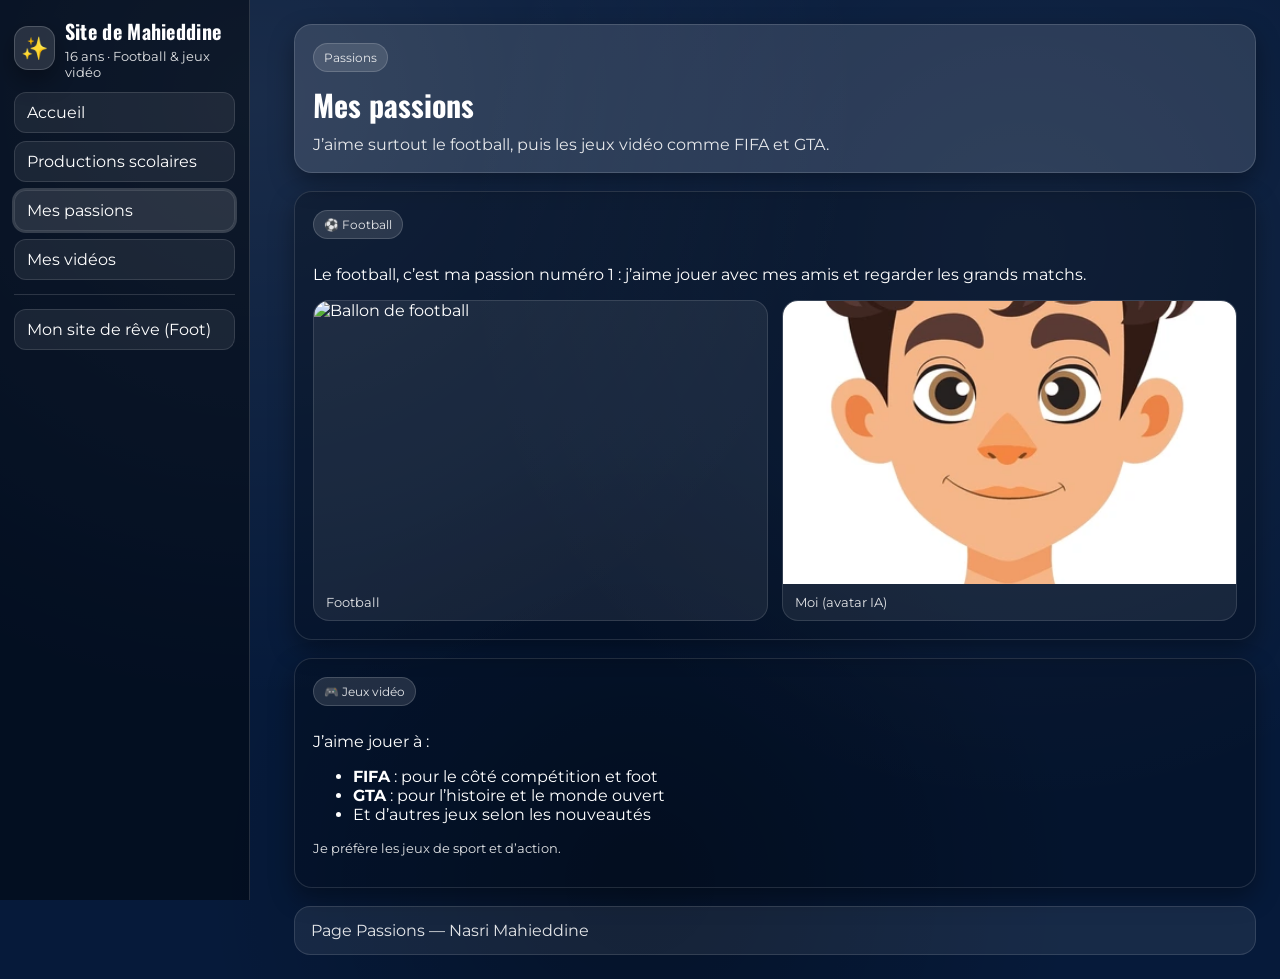
==== passions.html @ ac1ec8f7 "Add files via upload" ====
<!doctype html>
<html lang="fr">
<head>
  <meta charset="utf-8">
  <meta name="viewport" content="width=device-width, initial-scale=1">
  <title>Mes passions - Nasri Mahieddine</title>
  <link rel="stylesheet" href="style2.css">
</head>

<body class="passions">
  <nav>
    <div class="brand">
      <div class="logo">✨</div>
      <div>
      <h1>Site de Mahieddine</h1>
        <p class="subtitle">16 ans · Football & jeux vidéo</p>
      </div>
    </div>

    <a href="index2.html">Accueil</a>
    <a href="productions.html">Productions scolaires</a>
    <a class="active" href="passions.html">Mes passions</a>
    <a href="videos.html">Mes vidéos</a>

    <hr>
    <a href="site-de-reve/index.html">Mon site de rêve (Foot)</a>
  </nav>

  <main>
    <header class="hero">
      <span class="badge">Passions</span>
      <h2>Mes passions</h2>
      <p>J’aime surtout le football, puis les jeux vidéo comme FIFA et GTA.</p>
    </header>

    <section class="section">
      <span class="badge">⚽ Football</span>
      <p>
        Le football, c’est ma passion numéro 1 : j’aime jouer avec mes amis et regarder les grands matchs.
      </p>

      <div class="grid">
        <figure>
          <img src="https://upload.wikimedia.org/wikipedia/commons/thumb/0/0c/Soccer_ball.svg/640px-Soccer_ball.svg.png" alt="Ballon de football">
          <figcaption>Football</figcaption>
        </figure>

        <figure>
          <img src="avatar.png" alt="Avatar IA de Nasri Mahieddine">
          <figcaption>Moi (avatar IA)</figcaption>
        </figure>
      </div>
    </section>

    <section class="section">
      <span class="badge">🎮 Jeux vidéo</span>
      <p>J’aime jouer à :</p>
      <ul>
        <li><b>FIFA</b> : pour le côté compétition et foot</li>
        <li><b>GTA</b> : pour l’histoire et le monde ouvert</li>
        <li>Et d’autres jeux selon les nouveautés</li>
      </ul>
      <p class="note">Je préfère les jeux de sport et d’action.</p>
    </section>

    <footer>Page Passions — Nasri Mahieddine</footer>
  </main>
</body>
</html>
---- style2.css ----
@import url('https://fonts.googleapis.com/css2?family=Montserrat:wght@400;600;800&family=Oswald:wght@400;600;700&display=swap');

*{ box-sizing: border-box; }
html, body{ margin:0; padding:0; }

:root{
  --font-body: "Montserrat", Arial, sans-serif;
  --font-title: "Oswald", Arial, sans-serif;

  --bg: #0b3d1a;
  --text: #ffffff;
  --muted: rgba(255,255,255,0.88);

  --panel: rgba(255,255,255,0.12);
  --panel2: rgba(0,0,0,0.22);
  --border: 1px solid rgba(255,255,255,0.14);
  --shadow: 0 10px 24px rgba(0,0,0,0.35);

  --link: #ffffff;
  --visited: #ffd166;
  --hover: #00e5ff;
}

/* THEMES (1 par page) */
body.accueil{     --bg:#0b3d1a; --hover:#00e5ff; }  /* Accueil */
body.productions{ --bg:#2b1b3a; --hover:#ffd166; }  /* Productions */
body.passions{    --bg:#061a3a; --hover:#2bd9ff; }  /* Passions */
body.videos{      --bg:#0b2a1a; --hover:#ff4d6d; }  /* Vidéos */

body{
  font-family: var(--font-body);
  color: var(--text);
  min-height: 100vh;
  background:
    radial-gradient(circle at 20% 10%, rgba(255,255,255,0.08), transparent 45%),
    radial-gradient(circle at 80% 25%, rgba(255,255,255,0.06), transparent 45%),
    radial-gradient(circle at 50% 90%, rgba(0,0,0,0.30), transparent 40%),
    var(--bg);
}

/* MENU GAUCHE */
nav{
  position: fixed;
  top: 0; left: 0;
  width: 250px;
  height: 100vh;
  padding: 16px 14px;
  background: rgba(0,0,0,0.42);
  border-right: var(--border);
}

nav .brand{
  display:flex;
  align-items:center;
  gap:10px;
  margin-bottom: 12px;
}

nav .logo{
  width: 44px;
  height: 44px;
  border-radius: 14px;
  display:grid;
  place-items:center;
  font-size: 22px;
  background: rgba(255,255,255,0.12);
  border: 1px solid rgba(255,255,255,0.18);
  box-shadow: var(--shadow);
}

nav h1{
  font-family: var(--font-title);
  margin: 0;
  font-size: 20px;
  letter-spacing: 0.3px;
}

nav .subtitle{
  margin: 2px 0 0 0;
  color: var(--muted);
  font-size: 13px;
}

nav a{
  display:block;
  margin: 8px 0;
  padding: 10px 12px;
  border-radius: 12px;
  text-decoration:none;
  color: var(--link);
  background: rgba(255,255,255,0.07);
  border: 1px solid rgba(255,255,255,0.12);
  transition: 0.12s ease;
}

nav a:visited{ color: var(--visited); }
nav a:hover{
  color: var(--hover);
  background: rgba(255,255,255,0.13);
  transform: translateX(2px);
}
nav a.active{
  outline: 2px solid rgba(255,255,255,0.18);
  background: rgba(255,255,255,0.12);
}

/* CONTENU */
main{
  margin-left: 270px;
  padding: 24px;
  max-width: 1100px;
}

header.hero{
  padding: 18px;
  border-radius: 18px;
  background: var(--panel);
  border: var(--border);
  box-shadow: var(--shadow);
}

header.hero h2{
  font-family: var(--font-title);
  margin: 0 0 8px 0;
  font-size: 30px;
}

header.hero p{
  margin: 0;
  color: var(--muted);
}

.section{
  margin-top: 18px;
  padding: 18px;
  border-radius: 18px;
  background: var(--panel2);
  border: 1px solid rgba(255,255,255,0.12);
  box-shadow: var(--shadow);
}

.badge{
  display:inline-block;
  padding: 6px 10px;
  border-radius: 999px;
  font-size: 12px;
  color: var(--muted);
  background: rgba(255,255,255,0.12);
  border: 1px solid rgba(255,255,255,0.16);
  margin-bottom: 10px;
}

/* IMAGES */
.grid{
  display: grid;
  grid-template-columns: repeat(2, 1fr);
  gap: 14px;
  align-items: stretch;
}

figure{
  margin: 0;
  border-radius: 16px;
  overflow: hidden;
  background: rgba(255,255,255,0.07);
  border: 1px solid rgba(255,255,255,0.12);
  display: flex;
  flex-direction: column;
}

figure img{
  width: 100%;
  aspect-ratio: 16 / 10;
  object-fit: cover;
  display: block;
}

figcaption{
  padding: 10px 12px;
  color: var(--muted);
  font-size: 13px;
}

/* VIDEOS */
.video{
  position: relative;
  width: 100%;
  padding-top: 56.25%;
  border-radius: 16px;
  overflow: hidden;
  background: rgba(255,255,255,0.07);
  border: 1px solid rgba(255,255,255,0.12);
}
.video iframe{
  position: absolute;
  inset: 0;
  width: 100%;
  height: 100%;
}

/* AUDIO */
.audio-box{
  display: flex;
  gap: 10px;
  flex-wrap: wrap;
}
button{
  cursor: pointer;
  padding: 10px 12px;
  border-radius: 14px;
  font-weight: 800;
  color: var(--text);
  background: rgba(255,255,255,0.12);
  border: 1px solid rgba(255,255,255,0.16);
}
button:hover{ background: rgba(255,255,255,0.18); }

.note{ margin-top: 10px; color: var(--muted); font-size: 13px; }
hr{ border: none; border-top: 1px solid rgba(255,255,255,0.14); margin: 14px 0; }

footer{
  margin-top: 18px;
  padding: 14px 16px;
  border-radius: 16px;
  background: rgba(255,255,255,0.07);
  border: 1px solid rgba(255,255,255,0.12);
  color: var(--muted);
}

/* RESPONSIVE */
@media (max-width: 900px){
  nav{
    position: static;
    width: auto;
    height: auto;
    border-right: none;
    border-bottom: var(--border);
  }
  main{ margin-left: 0; }
  .grid{ grid-template-columns: 1fr; }
}
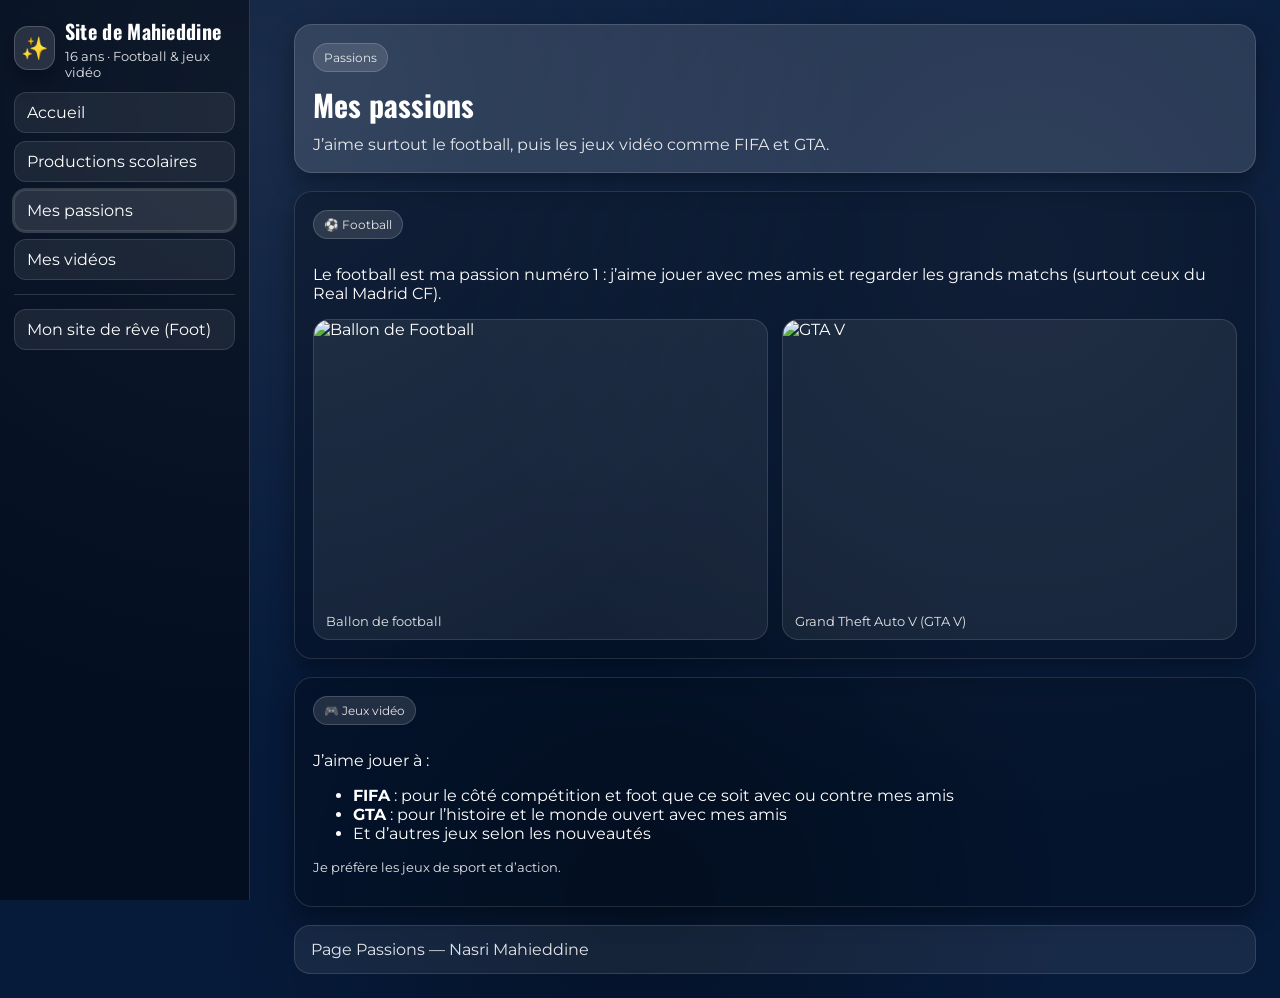
==== commit d21a3da2: "Add files via upload" ====
--- a/passions.html
+++ b/passions.html
@@ -8,62 +8,72 @@
 </head>
 
 <body class="passions">
-  <nav>
-    <div class="brand">
-      <div class="logo">✨</div>
-      <div>
+
+<!-- ✅ PAGE PASSIONS :
+- Liens relatifs via le menu
+- Images (avatar + football)
+- Liste HTML (ul / li)
+-->
+
+<!-- ✅ Navigation (liens relatifs entre pages) -->
+<nav>
+  <div class="brand">
+    <div class="logo">✨</div>
+    <div>
       <h1>Site de Mahieddine</h1>
-        <p class="subtitle">16 ans · Football & jeux vidéo</p>
-      </div>
+      <p class="subtitle">16 ans · Football & jeux vidéo</p>
     </div>
+  </div>
 
-    <a href="index2.html">Accueil</a>
-    <a href="productions.html">Productions scolaires</a>
-    <a class="active" href="passions.html">Mes passions</a>
-    <a href="videos.html">Mes vidéos</a>
+  <a href="index2.html">Accueil</a>
+  <a href="productions.html">Productions scolaires</a>
+  <a class="active" href="passions.html">Mes passions</a>
+  <a href="videos.html">Mes vidéos</a>
 
-    <hr>
-    <a href="site-de-reve/index.html">Mon site de rêve (Foot)</a>
-  </nav>
+  <hr>
+  <a href="site-de-reve/index.html">Mon site de rêve (Foot)</a>
+</nav>
 
-  <main>
-    <header class="hero">
-      <span class="badge">Passions</span>
-      <h2>Mes passions</h2>
-      <p>J’aime surtout le football, puis les jeux vidéo comme FIFA et GTA.</p>
-    </header>
+<main>
+  <header class="hero">
+    <span class="badge">Passions</span>
+    <h2>Mes passions</h2>
+    <p>J’aime surtout le football, puis les jeux vidéo comme FIFA et GTA.</p>
+  </header>
 
-    <section class="section">
-      <span class="badge">⚽ Football</span>
-      <p>
-        Le football, c’est ma passion numéro 1 : j’aime jouer avec mes amis et regarder les grands matchs.
-      </p>
+  <!-- ✅ Section avec image + texte -->
+  <section class="section">
+    <span class="badge">⚽ Football</span>
+    <p>
+      Le football est ma passion numéro 1 : j’aime jouer avec mes amis et regarder les grands matchs (surtout ceux du Real Madrid CF).
+    </p>
 
-      <div class="grid">
-        <figure>
-          <img src="https://upload.wikimedia.org/wikipedia/commons/thumb/0/0c/Soccer_ball.svg/640px-Soccer_ball.svg.png" alt="Ballon de football">
-          <figcaption>Football</figcaption>
-        </figure>
+    <div class="grid">
+      <figure>
+        <img src="ballon.jpg" alt="Ballon de Football">
+        <figcaption>Ballon de football</figcaption>
+      </figure>
 
-        <figure>
-          <img src="avatar.png" alt="Avatar IA de Nasri Mahieddine">
-          <figcaption>Moi (avatar IA)</figcaption>
-        </figure>
-      </div>
-    </section>
+      <figure>
+        <img src="gta.jpg" alt="GTA V">
+        <figcaption>Grand Theft Auto V (GTA V) </figcaption>
+      </figure>
+    </div>
+  </section>
 
-    <section class="section">
-      <span class="badge">🎮 Jeux vidéo</span>
-      <p>J’aime jouer à :</p>
-      <ul>
-        <li><b>FIFA</b> : pour le côté compétition et foot</li>
-        <li><b>GTA</b> : pour l’histoire et le monde ouvert</li>
-        <li>Et d’autres jeux selon les nouveautés</li>
-      </ul>
-      <p class="note">Je préfère les jeux de sport et d’action.</p>
-    </section>
+  <!-- ✅ Liste HTML -->
+  <section class="section">
+    <span class="badge">🎮 Jeux vidéo</span>
+    <p>J’aime jouer à :</p>
+    <ul>
+      <li><b>FIFA</b> : pour le côté compétition et foot que ce soit avec ou contre mes amis</li>
+      <li><b>GTA</b> : pour l’histoire et le monde ouvert avec mes amis</li>
+      <li>Et d’autres jeux selon les nouveautés</li>
+    </ul>
+    <p class="note">Je préfère les jeux de sport et d’action.</p>
+  </section>
 
-    <footer>Page Passions — Nasri Mahieddine</footer>
-  </main>
+  <footer>Page Passions — Nasri Mahieddine</footer>
+</main>
 </body>
 </html>
--- a/style2.css
+++ b/style2.css
@@ -1,8 +1,17 @@
+/* ✅ GRILLE SNT (CSS)
+- Polices : Montserrat (texte) + Oswald (titres)
+- Couleurs : variables + thèmes différents par page
+- Mise en page : menu fixe à gauche, sections en cartes
+- Médias : grille d’images, vidéos intégrées, audio
+- Responsive : adaptation mobile
+*/
+
 @import url('https://fonts.googleapis.com/css2?family=Montserrat:wght@400;600;800&family=Oswald:wght@400;600;700&display=swap');
 
 *{ box-sizing: border-box; }
 html, body{ margin:0; padding:0; }
 
+/* ✅ Variables CSS : couleurs + polices du site */
 :root{
   --font-body: "Montserrat", Arial, sans-serif;
   --font-title: "Oswald", Arial, sans-serif;
@@ -21,12 +30,13 @@
   --hover: #00e5ff;
 }
 
-/* THEMES (1 par page) */
+/* ✅ THEMES : une couleur différente par page (via class du <body>) */
 body.accueil{     --bg:#0b3d1a; --hover:#00e5ff; }  /* Accueil */
 body.productions{ --bg:#2b1b3a; --hover:#ffd166; }  /* Productions */
 body.passions{    --bg:#061a3a; --hover:#2bd9ff; }  /* Passions */
 body.videos{      --bg:#0b2a1a; --hover:#ff4d6d; }  /* Vidéos */
 
+/* ✅ Style global (fond + police + couleurs) */
 body{
   font-family: var(--font-body);
   color: var(--text);
@@ -38,7 +48,7 @@
     var(--bg);
 }
 
-/* MENU GAUCHE */
+/* ✅ MENU GAUCHE : navigation fixe + liens relatifs */
 nav{
   position: fixed;
   top: 0; left: 0;
@@ -49,6 +59,7 @@
   border-right: var(--border);
 }
 
+/* ✅ Branding (logo + titre) */
 nav .brand{
   display:flex;
   align-items:center;
@@ -81,6 +92,7 @@
   font-size: 13px;
 }
 
+/* ✅ Liens du menu : couleurs normales / visitées / survol */
 nav a{
   display:block;
   margin: 8px 0;
@@ -104,13 +116,14 @@
   background: rgba(255,255,255,0.12);
 }
 
-/* CONTENU */
+/* ✅ CONTENU : décalage pour laisser la place au menu */
 main{
   margin-left: 270px;
   padding: 24px;
   max-width: 1100px;
 }
 
+/* ✅ Bloc d’accueil (hero) */
 header.hero{
   padding: 18px;
   border-radius: 18px;
@@ -130,6 +143,7 @@
   color: var(--muted);
 }
 
+/* ✅ Sections : cartes (pour organiser le contenu) */
 .section{
   margin-top: 18px;
   padding: 18px;
@@ -139,6 +153,7 @@
   box-shadow: var(--shadow);
 }
 
+/* ✅ Badge : petit titre de section */
 .badge{
   display:inline-block;
   padding: 6px 10px;
@@ -150,7 +165,7 @@
   margin-bottom: 10px;
 }
 
-/* IMAGES */
+/* ✅ IMAGES : grille 2 colonnes (2x2 possible) */
 .grid{
   display: grid;
   grid-template-columns: repeat(2, 1fr);
@@ -158,6 +173,7 @@
   align-items: stretch;
 }
 
+/* ✅ Figure : cadre image + légende */
 figure{
   margin: 0;
   border-radius: 16px;
@@ -168,6 +184,7 @@
   flex-direction: column;
 }
 
+/* ✅ Images : même taille (aspect-ratio) */
 figure img{
   width: 100%;
   aspect-ratio: 16 / 10;
@@ -181,7 +198,7 @@
   font-size: 13px;
 }
 
-/* VIDEOS */
+/* ✅ VIDEOS : iframe responsive (YouTube / Padlet) */
 .video{
   position: relative;
   width: 100%;
@@ -198,12 +215,14 @@
   height: 100%;
 }
 
-/* AUDIO */
+/* ✅ AUDIO : boutons play/pause/stop */
 .audio-box{
   display: flex;
   gap: 10px;
   flex-wrap: wrap;
 }
+
+/* ✅ Boutons */
 button{
   cursor: pointer;
   padding: 10px 12px;
@@ -218,6 +237,7 @@
 .note{ margin-top: 10px; color: var(--muted); font-size: 13px; }
 hr{ border: none; border-top: 1px solid rgba(255,255,255,0.14); margin: 14px 0; }
 
+/* ✅ Pied de page */
 footer{
   margin-top: 18px;
   padding: 14px 16px;
@@ -227,7 +247,7 @@
   color: var(--muted);
 }
 
-/* RESPONSIVE */
+/* ✅ RESPONSIVE : sur mobile, menu en haut + grille en 1 colonne */
 @media (max-width: 900px){
   nav{
     position: static;
@@ -238,4 +258,33 @@
   }
   main{ margin-left: 0; }
   .grid{ grid-template-columns: 1fr; }
+}
+
+/* ✅ AVATAR "sticker" : pas d'encadrement + contour blanc */
+figure.avatar{
+  background: transparent !important;
+  border: none !important;
+  box-shadow: none !important;
+  overflow: visible !important;
+}
+
+figure.avatar img{
+  width: 100%;
+  max-width: 260px;
+  aspect-ratio: 1 / 1;
+  object-fit: contain;
+  background: transparent;
+  border: none;
+  border-radius: 26px;
+  display: block;
+  margin: 0 auto;
+  filter:
+    drop-shadow(0 0 0 8px #ffffff)
+    drop-shadow(0 14px 26px rgba(0,0,0,0.35));
+}
+
+figure.avatar figcaption{
+  text-align: center;
+  padding: 8px 0 0 0;
+  color: var(--muted);
 }
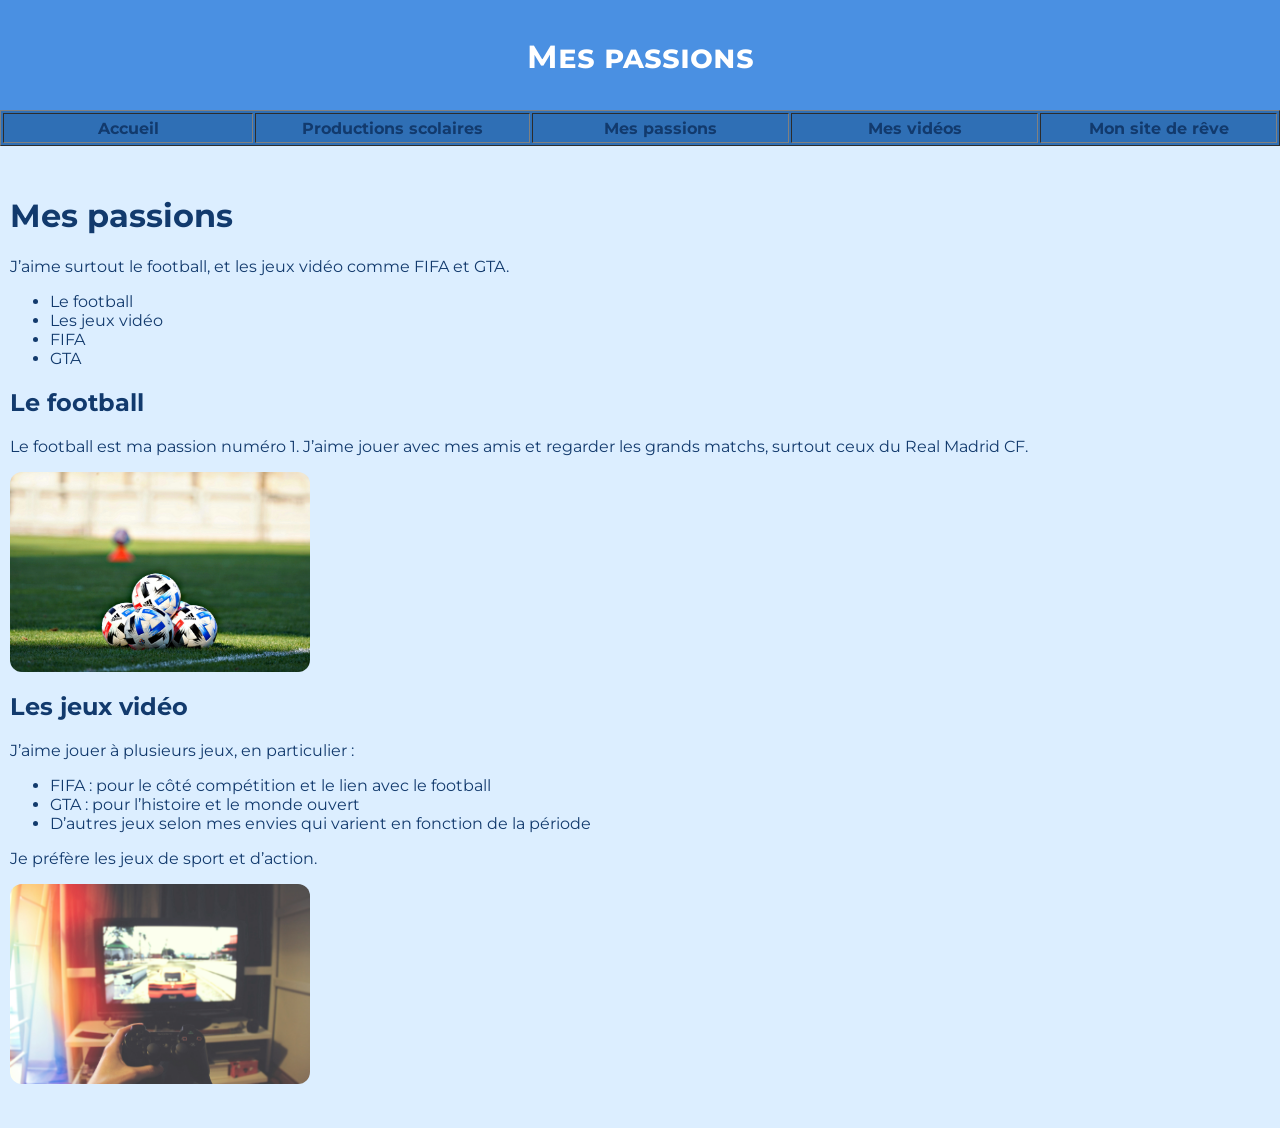
==== commit 8c802648: "Add files via upload" ====
--- a/passions.html
+++ b/passions.html
@@ -1,79 +1,73 @@
-<!doctype html>
+<!DOCTYPE html>
 <html lang="fr">
+
 <head>
-  <meta charset="utf-8">
-  <meta name="viewport" content="width=device-width, initial-scale=1">
-  <title>Mes passions - Nasri Mahieddine</title>
-  <link rel="stylesheet" href="style2.css">
+  <title>Mes passions</title>
+  <meta charset="utf-8" />
+
+  <!-- la police -->
+  <link rel="preconnect" href="https://fonts.googleapis.com">
+  <link rel="preconnect" href="https://fonts.gstatic.com" crossorigin>
+  <link href="https://fonts.googleapis.com/css2?family=Montserrat:wght@400;700&display=swap" rel="stylesheet">
+
+  <link rel="stylesheet" href="style.css" type="text/css" />
 </head>
 
-<body class="passions">
-
-<!-- ✅ PAGE PASSIONS :
-- Liens relatifs via le menu
-- Images (avatar + football)
-- Liste HTML (ul / li)
--->
-
-<!-- ✅ Navigation (liens relatifs entre pages) -->
-<nav>
-  <div class="brand">
-    <div class="logo">✨</div>
-    <div>
-      <h1>Site de Mahieddine</h1>
-      <p class="subtitle">16 ans · Football & jeux vidéo</p>
-    </div>
+<body>
+  <!-- titre -->
+  <div id="entete-de-page">
+    <p>Mes passions</p>
   </div>
 
-  <a href="index2.html">Accueil</a>
-  <a href="productions.html">Productions scolaires</a>
-  <a class="active" href="passions.html">Mes passions</a>
-  <a href="videos.html">Mes vidéos</a>
+  <!-- menu avec mes pages -->
+  <table id="bloc-menu" border="1">
+    <tr>
+      <th><a href="index.html">Accueil</a></th>
+      <th><a href="productions.html">Productions scolaires</a></th>
+      <th><a href="passions.html">Mes passions</a></th>
+      <th><a href="videos.html">Mes vidéos</a></th>
+      <th><a href="site-de-reve/index.html">Mon site de rêve</a></th>
+    </tr>
+  </table>
+  <br/>
 
-  <hr>
-  <a href="site-de-reve/index.html">Mon site de rêve (Foot)</a>
-</nav>
+  <div id="contenu">
+    <h1>Mes passions</h1>
 
-<main>
-  <header class="hero">
-    <span class="badge">Passions</span>
-    <h2>Mes passions</h2>
-    <p>J’aime surtout le football, puis les jeux vidéo comme FIFA et GTA.</p>
-  </header>
+    <p>J’aime surtout le football, et les jeux vidéo comme FIFA et GTA.</p>
 
-  <!-- ✅ Section avec image + texte -->
-  <section class="section">
-    <span class="badge">⚽ Football</span>
+    <!-- petite liste de mes passions -->
+    <ul>
+      <li>Le football</li>
+      <li>Les jeux vidéo</li>
+      <li>FIFA</li>
+      <li>GTA</li>
+    </ul>
+
+    <h2>Le football</h2>
     <p>
-      Le football est ma passion numéro 1 : j’aime jouer avec mes amis et regarder les grands matchs (surtout ceux du Real Madrid CF).
+      Le football est ma passion numéro 1. J’aime jouer avec mes amis et regarder les grands matchs,
+      surtout ceux du Real Madrid CF.
     </p>
 
-    <div class="grid">
-      <figure>
-        <img src="ballon.jpg" alt="Ballon de Football">
-        <figcaption>Ballon de football</figcaption>
-      </figure>
+    <!-- image en rapport avec le foot -->
+    <img src="ballon.jpg" alt="Ballon de football" class="image-passion">
 
-      <figure>
-        <img src="gta.jpg" alt="GTA V">
-        <figcaption>Grand Theft Auto V (GTA V) </figcaption>
-      </figure>
-    </div>
-  </section>
+    <h2>Les jeux vidéo</h2>
+    <p>J’aime jouer à plusieurs jeux, en particulier :</p>
 
-  <!-- ✅ Liste HTML -->
-  <section class="section">
-    <span class="badge">🎮 Jeux vidéo</span>
-    <p>J’aime jouer à :</p>
     <ul>
-      <li><b>FIFA</b> : pour le côté compétition et foot que ce soit avec ou contre mes amis</li>
-      <li><b>GTA</b> : pour l’histoire et le monde ouvert avec mes amis</li>
-      <li>Et d’autres jeux selon les nouveautés</li>
+      <li>FIFA : pour le côté compétition et le lien avec le football</li>
+      <li>GTA : pour l’histoire et le monde ouvert</li>
+      <li>D’autres jeux selon mes envies qui varient en fonction de la période</li>
     </ul>
-    <p class="note">Je préfère les jeux de sport et d’action.</p>
-  </section>
 
-  <footer>Page Passions — Nasri Mahieddine</footer>
-</main>
+    <p>Je préfère les jeux de sport et d’action.</p>
+
+    <!-- image en rapport avec gta -->
+    <img src="gta.jpg" alt="Jeu vidéo GTA" class="image-passion">
+  </div>
+  <br/>
+
 </body>
 </html>
--- a/style.css
+++ b/style.css
@@ -0,0 +1,123 @@
+iframe {
+  height: 70vh;
+  width: 70%;
+}
+
+body {
+  margin: 0;
+  padding: 0;
+  background-color: #DCEEFF;
+  font-family: 'Montserrat', sans-serif;
+  font-size: 16px;
+}
+
+.presentation {
+  display: flex;
+  gap: 20px;
+  align-items: flex-start;
+}
+
+.presentation img {
+  width: 120px;
+  height: auto;
+}
+
+.texte-presentation {
+  flex: 1;
+  color: #123A6D;
+}
+
+th {
+  width: 500px;
+}
+
+ul {
+  list-style-image: url(puce-zelda.png);
+}
+
+#entete-de-page {
+  padding: 5px;
+  height: 100px;
+  background-color: #4A90E2;
+  font-size: 32px;
+  font-weight: bold;
+  font-variant: small-caps;
+  text-align: center;
+  color: #FFFFFF;
+}
+
+#bloc-menu {
+  height: 36px;
+  background-color: #2F6FB5;
+  color: white;
+}
+
+#contenu {
+  padding: 10px;
+  background-color: #DCEEFF;
+  color: #123A6D;
+}
+
+/* Images des pages passions */
+.image-passion {
+  width: 300px;
+  height: auto;
+  display: block;
+  margin: 15px 0;
+  border-radius: 12px;
+}
+
+#infos {
+  color: #123A6D;
+  font-style: italic;
+}
+
+#pied-de-page {
+  padding: 5px;
+  background-color: #2F6FB5;
+  color: #FFFFFF;
+  font-size: 11px;
+}
+
+.bouton.active {
+  color: #7B3FE4;
+}
+
+.bouton {
+  display: inline-block;
+  text-align: center;
+  text-decoration: none;
+  font-weight: 400;
+  color: #1E5AA8;
+  font-size: 4rem;
+  line-height: 2em;
+  margin: 0 20px;
+}
+
+.arrondie {
+  border-radius: 7px;
+}
+
+.arrondie1 {
+  border-radius: 100px;
+}
+
+a:link {
+  color: #123A6D;
+  text-decoration: none;
+}
+
+a:visited {
+  color: #2C3E73;
+  text-decoration: none;
+}
+
+a:hover {
+  color: #FFFFFF;
+  text-decoration: none;
+}
+
+a:active {
+  color: #7B3FE4;
+  text-decoration: none;
+}
